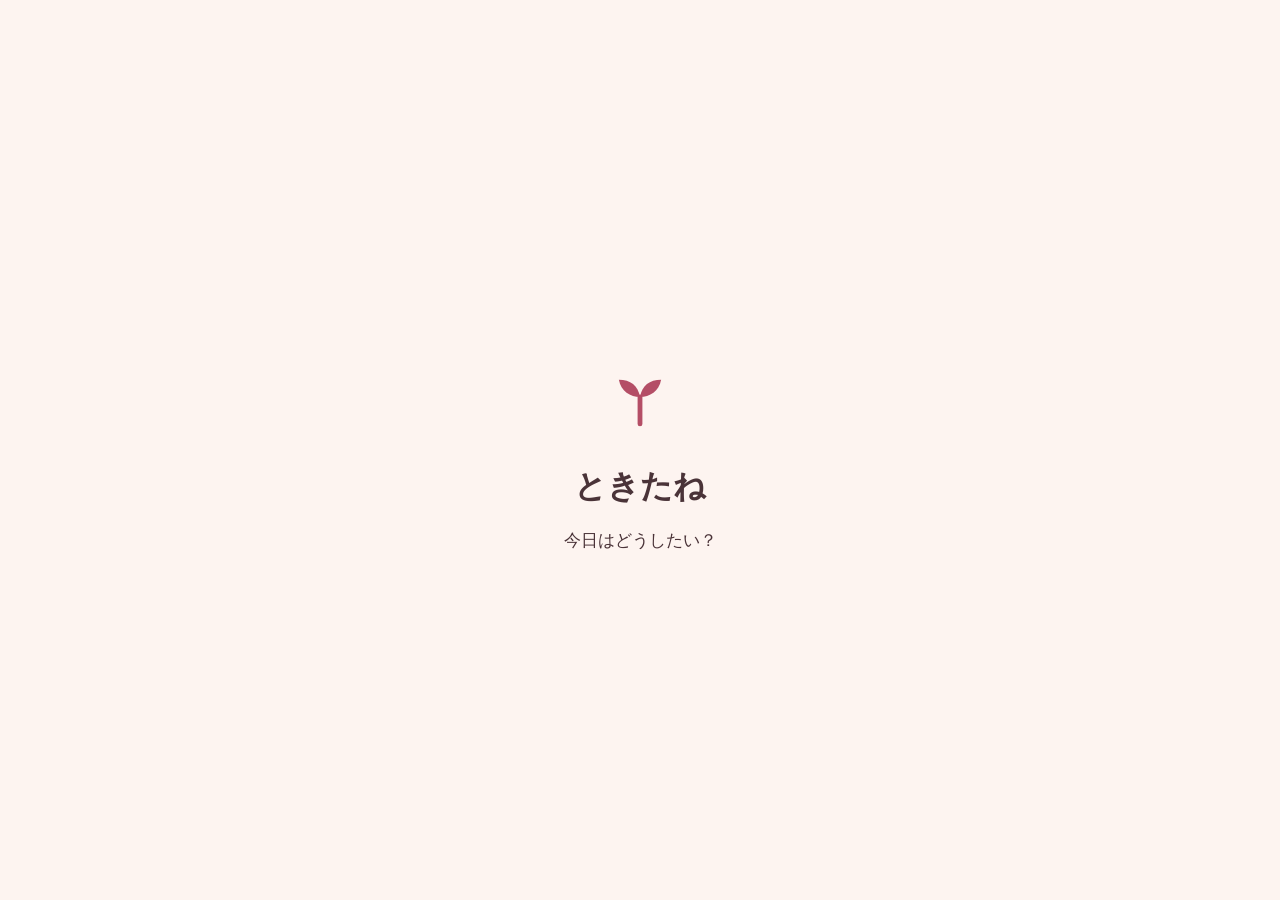
==== index.html @ 242f5165 "M0: 最初のページ" ====
<!DOCTYPE html>
<html lang="ja">
<head>
<meta charset="UTF-8">
<meta name="viewport" content="width=device-width, initial-scale=1.0, viewport-fit=cover">
<meta name="theme-color" content="#FDF4F0">
<title>ときたね</title>
<style>
  :root{
    --base:#FDF4F0; --surface:#FFFBF8; --text:#4A3338;
    --main:#B44E66; --pink:#F7D9DE; --pink-mid:#F0BFC8; --accent:#E39A54;
  }
  *{margin:0;padding:0;box-sizing:border-box;}
  body{
    background:var(--base); color:var(--text);
    font-family:"Hiragino Maru Gothic ProN","Hiragino Sans",sans-serif;
    min-height:100svh; display:flex; flex-direction:column;
    align-items:center; justify-content:center; gap:20px; padding:24px;
  }
  h1{font-size:32px; font-weight:600;}
  p{font-size:17px;}
</style>
</head>
<body>
  <svg width="96" height="96" viewBox="0 0 100 100" aria-hidden="true">
    <path d="M50 78 C50 66 50 58 50 50" stroke="#B44E66" stroke-width="5" fill="none" stroke-linecap="round"/>
    <path d="M50 50 C40 50 30 44 28 32 C40 32 48 38 50 50 Z" fill="#B44E66"/>
    <path d="M50 50 C60 50 70 44 72 32 C60 32 52 38 50 50 Z" fill="#B44E66"/>
  </svg>
  <h1>ときたね</h1>
  <p>今日はどうしたい？</p>
</body>
</html>
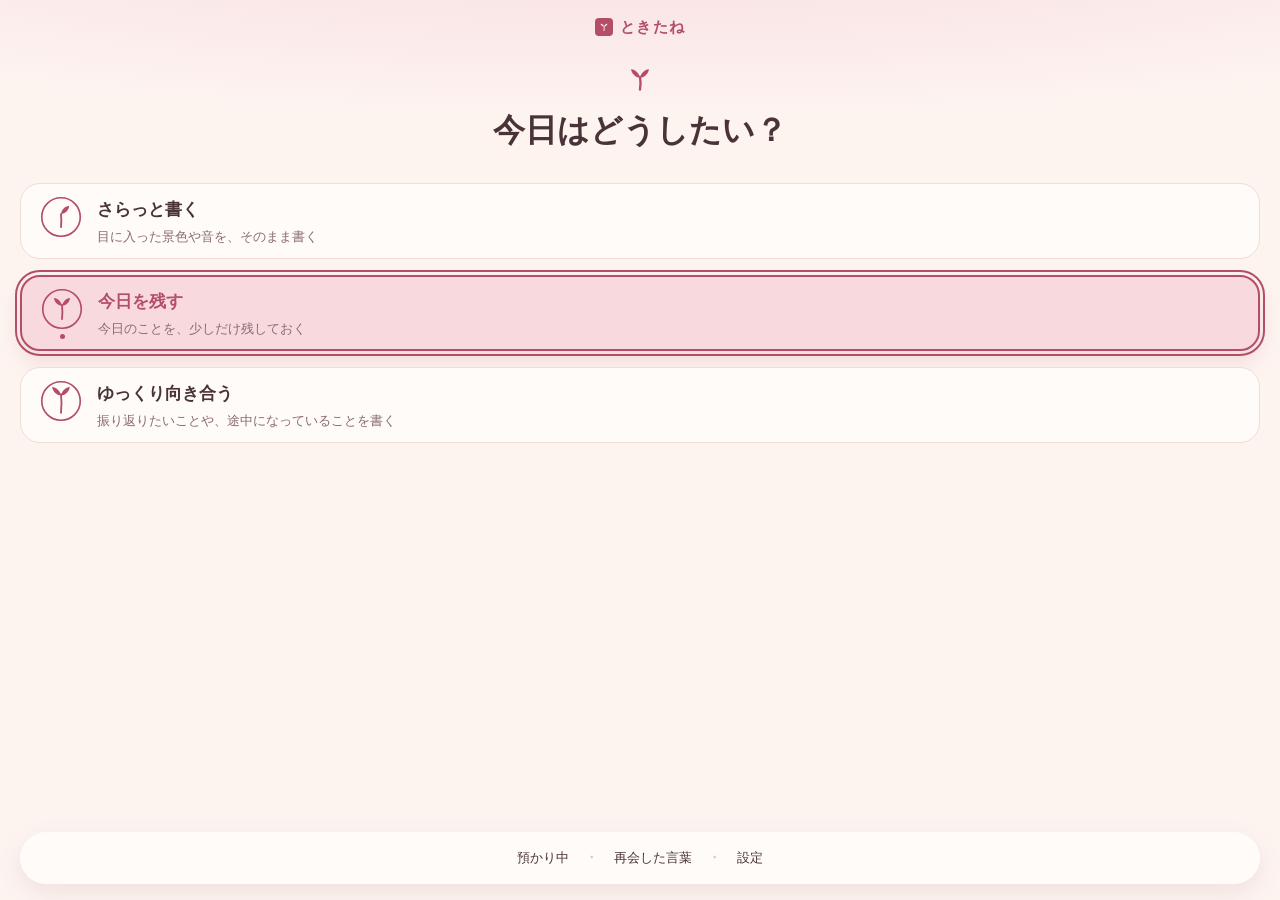
==== commit e50960ec: "M1: 静的骨格（全画面）" ====
--- a/index.html
+++ b/index.html
@@ -4,30 +4,319 @@
 <meta charset="UTF-8">
 <meta name="viewport" content="width=device-width, initial-scale=1.0, viewport-fit=cover">
 <meta name="theme-color" content="#FDF4F0">
+<meta name="description" content="過去の自分の言葉と、忘れた頃に再会する記録アプリ">
 <title>ときたね</title>
-<style>
-  :root{
-    --base:#FDF4F0; --surface:#FFFBF8; --text:#4A3338;
-    --main:#B44E66; --pink:#F7D9DE; --pink-mid:#F0BFC8; --accent:#E39A54;
-  }
-  *{margin:0;padding:0;box-sizing:border-box;}
-  body{
-    background:var(--base); color:var(--text);
-    font-family:"Hiragino Maru Gothic ProN","Hiragino Sans",sans-serif;
-    min-height:100svh; display:flex; flex-direction:column;
-    align-items:center; justify-content:center; gap:20px; padding:24px;
-  }
-  h1{font-size:32px; font-weight:600;}
-  p{font-size:17px;}
-</style>
+<link rel="stylesheet" href="style.css">
 </head>
 <body>
-  <svg width="96" height="96" viewBox="0 0 100 100" aria-hidden="true">
-    <path d="M50 78 C50 66 50 58 50 50" stroke="#B44E66" stroke-width="5" fill="none" stroke-linecap="round"/>
-    <path d="M50 50 C40 50 30 44 28 32 C40 32 48 38 50 50 Z" fill="#B44E66"/>
-    <path d="M50 50 C60 50 70 44 72 32 C60 32 52 38 50 50 Z" fill="#B44E66"/>
-  </svg>
-  <h1>ときたね</h1>
-  <p>今日はどうしたい？</p>
+
+<!-- ============ 画面1：入口（再会がない日） ============ -->
+<section class="view active" id="view-entry" aria-label="入口">
+  <div class="brand">
+    <svg width="18" height="18" viewBox="0 0 100 100" aria-hidden="true"><rect width="100" height="100" rx="22" style="fill:var(--rose)"/><path d="M50 70 C52 62, 52 55, 50 48" fill="none" style="stroke:var(--rose-on)" stroke-width="5" stroke-linecap="round"/><path d="M50 48 C41 47, 33.5 40.5, 30 32 C38.5 31, 46.5 37.5, 50 48 Z" style="fill:var(--rose-on)"/><path d="M50 48 C59 47, 66.5 40.5, 70 32 C61.5 31, 53.5 37.5, 50 48 Z" style="fill:var(--rose-on)"/></svg>
+    ときたね
+  </div>
+  <div class="bud-motif anim-root" aria-hidden="true">
+    <svg width="36" height="36" viewBox="0 0 40 40">
+      <g class="eb-stem"><path d="M20 35 C20.8 30, 20.8 25.5, 20 21" fill="none" style="stroke:var(--rose)" stroke-width="2.6" stroke-linecap="round"/></g>
+      <g class="eb-leaf-l"><path d="M20 22 C14.8 21.4, 11 17.6, 10 12.4 C15.2 12.8, 18.9 16.8, 20 22 Z" style="fill:var(--rose)"/></g>
+      <g class="eb-leaf-r"><path d="M20 22 C25.2 21.4, 29 17.6, 30 12.4 C24.8 12.8, 21.1 16.8, 20 22 Z" style="fill:var(--rose)"/></g>
+    </svg>
+  </div>
+  <h1 class="entry-q">今日はどうしたい？</h1>
+  <div class="tend-list" role="radiogroup" aria-label="傾向を選ぶ">
+    <button class="tend" role="radio" aria-checked="false" data-tendency="light">
+      <span class="tend-icon">
+        <svg width="44" height="44" viewBox="0 0 48 48" aria-hidden="true"><circle cx="24" cy="24" r="21" fill="none" style="stroke:var(--rose)" stroke-width="1.8"/><path d="M24 35 C24.5 30, 24.5 25.5, 24 21" fill="none" style="stroke:var(--rose)" stroke-width="2" stroke-linecap="round"/><path d="M24 21 C29.5 20, 32.5 16.6, 33 11.8 C27.6 12.7, 24.6 16.2, 24 21 Z" style="fill:var(--rose)"/></svg>
+        <span class="tend-sel-dot"></span>
+      </span>
+      <span><span class="tname">さらっと書く</span><span class="tsub" style="display:block">目に入った景色や音を、そのまま書く</span></span>
+    </button>
+    <button class="tend sel" role="radio" aria-checked="true" data-tendency="daily">
+      <span class="tend-icon">
+        <svg width="44" height="44" viewBox="0 0 48 48" aria-hidden="true"><circle cx="24" cy="24" r="21" fill="none" style="stroke:var(--rose)" stroke-width="1.8"/><path d="M24 35 C24.6 29.5, 24.6 24.5, 24 19.5" fill="none" style="stroke:var(--rose)" stroke-width="2" stroke-linecap="round"/><path d="M24 20.5 C19 19.9, 15.9 16.6, 15.2 11.9 C19.9 12.5, 23 15.9, 24 20.5 Z" style="fill:var(--rose)"/><path d="M24 20.5 C29 19.9, 32.1 16.6, 32.8 11.9 C28.1 12.5, 25 15.9, 24 20.5 Z" style="fill:var(--rose)"/></svg>
+        <span class="tend-sel-dot"></span>
+      </span>
+      <span><span class="tname">今日を残す</span><span class="tsub" style="display:block">今日のことを、少しだけ残しておく</span></span>
+    </button>
+    <button class="tend" role="radio" aria-checked="false" data-tendency="deep">
+      <span class="tend-icon">
+        <svg width="44" height="44" viewBox="0 0 48 48" aria-hidden="true"><circle cx="24" cy="24" r="21" fill="none" style="stroke:var(--rose)" stroke-width="1.8"/><path d="M24 37 C24.7 30, 24.7 22.5, 24 16.5" fill="none" style="stroke:var(--rose)" stroke-width="2" stroke-linecap="round"/><path d="M24 18 C18.6 17.3, 15.2 13.7, 14.4 8.6 C19.6 9.3, 23.2 13.2, 24 18 Z" style="fill:var(--rose)"/><path d="M24 18 C29.4 17.3, 32.8 13.7, 33.6 8.6 C28.4 9.3, 24.8 13.2, 24 18 Z" style="fill:var(--rose)"/></svg>
+        <span class="tend-sel-dot"></span>
+      </span>
+      <span><span class="tname">ゆっくり向き合う</span><span class="tsub" style="display:block">振り返りたいことや、途中になっていることを書く</span></span>
+    </button>
+  </div>
+  <div class="float-bottom">
+    <nav class="entry-nav" aria-label="その他の画面">
+      <button data-go="view-holding">預かり中</button><i>・</i>
+      <button data-go="view-reunited">再会した言葉</button><i>・</i>
+      <button data-go="view-settings">設定</button>
+    </nav>
+  </div>
+</section>
+
+<!-- ============ 画面2：入口（再会がある日）／再会の封 ============ -->
+<section class="view" id="view-entry-reunion" aria-label="再会がある日の入口">
+  <div class="brand">
+    <svg width="18" height="18" viewBox="0 0 100 100" aria-hidden="true"><rect width="100" height="100" rx="22" style="fill:var(--rose)"/><path d="M50 70 C52 62, 52 55, 50 48" fill="none" style="stroke:var(--rose-on)" stroke-width="5" stroke-linecap="round"/><path d="M50 48 C41 47, 33.5 40.5, 30 32 C38.5 31, 46.5 37.5, 50 48 Z" style="fill:var(--rose-on)"/><path d="M50 48 C59 47, 66.5 40.5, 70 32 C61.5 31, 53.5 37.5, 50 48 Z" style="fill:var(--rose-on)"/></svg>
+    ときたね
+  </div>
+  <h1 class="entry-q-small">今日はどうしたい？</h1>
+  <div class="seal-group">
+    <div class="anim-root">
+      <svg class="seal" id="seal-svg" viewBox="0 0 200 200" role="img" aria-label="預けた言葉の封">
+        <circle cx="100" cy="100" r="97" style="fill:var(--pastel);stroke:var(--rose)" stroke-width="3"/>
+        <g class="seal-bud">
+          <path d="M100 140 C101.6 127, 101.6 113, 100 102" fill="none" style="stroke:var(--rose)" stroke-width="5" stroke-linecap="round"/>
+          <g class="seal-leaf-l"><path d="M100 102 C85 100.5, 73 86, 70 68 C84 69, 97.5 85, 100 102 Z" style="fill:var(--rose)"/></g>
+          <g class="seal-leaf-r"><path d="M100 102 C115 100.5, 127 86, 130 68 C116 69, 102.5 85, 100 102 Z" style="fill:var(--rose)"/></g>
+        </g>
+      </svg>
+    </div>
+    <h2 class="reunion-h">預けた言葉があります</h2>
+    <p class="reunion-sub">封を開くと読めます</p>
+    <p class="seal-context">2026年9月12日／ゆっくり向き合って書いた言葉</p>
+    <div class="seal-open-btn">
+      <button class="btn-primary" id="btn-open-seal">開く</button>
+    </div>
+  </div>
+  <div class="reunion-later">
+    <button class="btn-text" id="btn-defer-later">しばらく先へ回す</button>
+    <button class="btn-text" id="btn-defer-today">今日は見ない</button>
+  </div>
+</section>
+
+<!-- ============ 画面3：再会（開封後）＋読後の選択 ============ -->
+<section class="view" id="view-reunion" aria-label="再会した言葉">
+  <div class="back-row"><button class="back-btn" data-go="view-entry">‹ 入口へ</button></div>
+  <div class="reunion-head">
+    <p class="rdate">2026年9月12日に書いた言葉</p>
+    <p class="rq">今日、時間をかけたことは？</p>
+  </div>
+  <div class="letter-card">
+    <p class="reunion-body" tabindex="-1" id="reunion-body">夕方、ベランダの鉢植えに水をやった。土の色が少しずつ戻っていくのを、ぼーっと見ていた。何かを作ったわけでもないけど、あの時間は悪くなかったと思う。</p>
+  </div>
+  <div class="after-btns">
+    <button class="btn-primary" data-after="deposit">また未来へ預ける</button>
+    <button class="btn-secondary" data-after="reply">今の自分から一言返す</button>
+    <button class="btn-text" data-after="close">このまま閉じる</button>
+  </div>
+</section>
+
+<!-- ============ 画面4：問い ============ -->
+<section class="view" id="view-question" aria-label="問い">
+  <div class="back-row"><button class="back-btn" data-go="view-entry">‹ 入口へ</button></div>
+  <div class="q-card">
+    <p class="q-text" id="q-text" aria-live="polite">今日、ふと手に取ったものは？</p>
+    <button class="shuffle" id="btn-shuffle" aria-label="別の問いに変える">
+      <svg width="24" height="24" viewBox="0 0 24 24" fill="none" style="stroke:var(--rose-on)" stroke-width="2" stroke-linecap="round" stroke-linejoin="round" aria-hidden="true"><path d="M16 3h5v5"/><path d="M4 20 21 3"/><path d="M21 16v5h-5"/><path d="m15 15 6 6"/><path d="M4 4l5 5"/></svg>
+    </button>
+  </div>
+  <p class="q-tendency-note" id="q-tendency-note">「今日を残す」で書いています</p>
+  <button class="btn-text" id="btn-no-question">問いなしで書く</button>
+  <div class="float-bottom">
+    <button class="btn-primary" id="btn-to-write">書く</button>
+  </div>
+</section>
+
+<!-- ============ 画面5：書く ============ -->
+<section class="view" id="view-write" aria-label="言葉を書く">
+  <div class="back-row"><button class="back-btn" data-go="view-question">‹ 問いへ</button></div>
+  <div class="write-q" id="write-q">今日、ふと手に取ったものは？</div>
+  <label class="write-label" for="write-body">言葉を書く</label>
+  <textarea class="write-area" id="write-body"></textarea>
+  <div class="float-bottom">
+    <button class="btn-primary" data-go="view-period">次へ</button>
+  </div>
+</section>
+
+<!-- ============ 画面6：時期選択 ============ -->
+<section class="view" id="view-period" aria-label="時期を選ぶ">
+  <div class="back-row"><button class="back-btn" data-go="view-write">‹ 書くへ</button></div>
+  <h2 class="period-h">未来の自分へ預ける</h2>
+  <div class="period-row" role="radiogroup" aria-label="時期を選ぶ">
+    <button class="period" role="radio" aria-checked="false" data-period="soon">
+      <span class="pcircle">
+        <svg width="80" height="80" viewBox="0 0 80 80" aria-hidden="true">
+          <path d="M5.7 50.8 A36 36 0 0 0 74.3 50.8 Z" style="fill:var(--pastel)"/>
+          <circle class="p-ring" cx="40" cy="40" r="36" fill="none"/>
+          <g class="p-bud-pale"><g class="p-bud"><path d="M40 56 C40.5 49, 40.5 42, 40 36" fill="none" style="stroke:var(--pastel-mid)" stroke-width="2" stroke-linecap="round"/><g class="p-leaf-r"><path d="M40 36 C47.8 34.6, 51.7 30, 52 22 C44.2 23.4, 40.3 28, 40 36 Z" style="fill:var(--pastel-mid)"/></g></g></g>
+          <g class="p-bud-rose"><g class="p-bud"><path d="M40 56 C40.5 49, 40.5 42, 40 36" fill="none" style="stroke:var(--rose)" stroke-width="2" stroke-linecap="round"/><g class="p-leaf-r"><path d="M40 36 C47.8 34.6, 51.7 30, 52 22 C44.2 23.4, 40.3 28, 40 36 Z" style="fill:var(--rose)"/></g></g></g>
+        </svg>
+      </span>
+      <span class="plabel">近いうち</span>
+    </button>
+    <button class="period" role="radio" aria-checked="false" data-period="later">
+      <span class="pcircle">
+        <svg width="96" height="96" viewBox="0 0 96 96" aria-hidden="true">
+          <path d="M6 61.2 A44 44 0 0 0 90 61.2 Z" style="fill:var(--pastel)"/>
+          <circle class="p-ring" cx="48" cy="48" r="44" fill="none"/>
+          <g class="p-bud-pale"><g class="p-bud"><path d="M48 66 C48.7 58, 48.7 50, 48 43" fill="none" style="stroke:var(--pastel-mid)" stroke-width="2.2" stroke-linecap="round"/><g class="p-leaf-l"><path d="M48 43 C47.5 34.1, 42.9 28.8, 34 27 C34.5 35.9, 39.1 41.2, 48 43 Z" style="fill:var(--pastel-mid)"/></g><g class="p-leaf-r"><path d="M48 43 C48.5 34.1, 53.1 28.8, 62 27 C61.5 35.9, 56.9 41.2, 48 43 Z" style="fill:var(--pastel-mid)"/></g></g></g>
+          <g class="p-bud-rose"><g class="p-bud"><path d="M48 66 C48.7 58, 48.7 50, 48 43" fill="none" style="stroke:var(--rose)" stroke-width="2.2" stroke-linecap="round"/><g class="p-leaf-l"><path d="M48 43 C47.5 34.1, 42.9 28.8, 34 27 C34.5 35.9, 39.1 41.2, 48 43 Z" style="fill:var(--rose)"/></g><g class="p-leaf-r"><path d="M48 43 C48.5 34.1, 53.1 28.8, 62 27 C61.5 35.9, 56.9 41.2, 48 43 Z" style="fill:var(--rose)"/></g></g></g>
+        </svg>
+      </span>
+      <span class="plabel">少し先</span>
+    </button>
+    <button class="period" role="radio" aria-checked="false" data-period="forgotten">
+      <span class="pcircle">
+        <svg width="112" height="112" viewBox="0 0 112 112" aria-hidden="true">
+          <path d="M6.4 71.6 A52 52 0 0 0 105.6 71.6 Z" style="fill:var(--pastel)"/>
+          <circle class="p-ring" cx="56" cy="56" r="52" fill="none"/>
+          <g class="p-bud-pale"><g class="p-bud"><path d="M56 78 C56.8 68, 56.8 57, 56 46" fill="none" style="stroke:var(--pastel-mid)" stroke-width="2.4" stroke-linecap="round"/><g class="p-leaf-l"><path d="M56 46 C55.3 36.1, 50 30.8, 40 30 C40.7 39.9, 46 45.2, 56 46 Z" style="fill:var(--pastel-mid)"/></g><g class="p-leaf-r"><path d="M56 46 C56.7 36.1, 62 30.8, 72 30 C71.3 39.9, 66 45.2, 56 46 Z" style="fill:var(--pastel-mid)"/></g></g></g>
+          <g class="p-bud-rose"><g class="p-bud"><path d="M56 78 C56.8 68, 56.8 57, 56 46" fill="none" style="stroke:var(--rose)" stroke-width="2.4" stroke-linecap="round"/><g class="p-leaf-l"><path d="M56 46 C55.3 36.1, 50 30.8, 40 30 C40.7 39.9, 46 45.2, 56 46 Z" style="fill:var(--rose)"/></g><g class="p-leaf-r"><path d="M56 46 C56.7 36.1, 62 30.8, 72 30 C71.3 39.9, 66 45.2, 56 46 Z" style="fill:var(--rose)"/></g></g></g>
+        </svg>
+      </span>
+      <span class="plabel">忘れた頃</span>
+    </button>
+  </div>
+  <p class="period-note">時期は、あとから預かり中で変えられます</p>
+  <div class="float-bottom">
+    <button class="btn-primary" id="btn-deposit" disabled>預ける</button>
+  </div>
+</section>
+
+<!-- ============ 画面7：預け完了 ============ -->
+<section class="view" id="view-done" aria-label="預け完了">
+  <div class="done-group">
+    <div class="anim-root">
+      <svg width="132" height="118" viewBox="0 0 120 110" aria-hidden="true">
+        <path d="M18 102 Q60 88 102 102 Q60 109 18 102 Z" style="fill:var(--pastel-mid)"/>
+        <g class="done-stem"><path d="M60 100 C61 88, 61 74, 60 62" fill="none" style="stroke:var(--rose)" stroke-width="4" stroke-linecap="round"/></g>
+        <g class="done-leaf-l"><path d="M60 62 C48 60.5, 38.5 49, 36 34 C48 35, 58 48, 60 62 Z" style="fill:var(--rose)"/></g>
+        <g class="done-leaf-r"><path d="M60 62 C72 60.5, 81.5 49, 84 34 C72 35, 62 48, 60 62 Z" style="fill:var(--rose)"/></g>
+      </svg>
+    </div>
+    <h2 class="done-h">預けたよ</h2>
+    <p class="done-sub">選んだ時期になったら、次にアプリを開いたときに現れます。</p>
+  </div>
+  <div class="float-bottom">
+    <button class="btn-primary" data-go="view-entry">入口へ</button>
+  </div>
+</section>
+
+<!-- ============ 画面8：預かり中 ============ -->
+<section class="view" id="view-holding" aria-label="預かり中">
+  <div class="back-row"><button class="back-btn" data-go="view-entry">‹ 入口へ</button></div>
+  <h2 class="screen-title">預かり中</h2>
+  <p class="holding-note">預けた言葉は、時期が来るまで開けません</p>
+  <div class="holding-grid" id="holding-grid">
+    <button class="holding-item" data-period-label="近いうち" aria-label="預かり中の言葉（近いうち）">
+      <svg width="72" height="72" viewBox="0 0 80 80" aria-hidden="true"><circle cx="40" cy="40" r="36" style="fill:var(--pastel);stroke:var(--rose)" stroke-width="2"/></svg>
+    </button>
+    <button class="holding-item" data-period-label="少し先" aria-label="預かり中の言葉（少し先）">
+      <svg width="80" height="80" viewBox="0 0 80 80" aria-hidden="true"><circle cx="40" cy="40" r="36" style="fill:var(--pastel);stroke:var(--rose)" stroke-width="2"/></svg>
+    </button>
+    <button class="holding-item" data-period-label="忘れた頃" aria-label="預かり中の言葉（忘れた頃）">
+      <svg width="68" height="68" viewBox="0 0 80 80" aria-hidden="true"><circle cx="40" cy="40" r="36" style="fill:var(--pastel);stroke:var(--rose)" stroke-width="2"/></svg>
+    </button>
+  </div>
+</section>
+
+<!-- 預かり中のシート -->
+<div class="sheet-backdrop" id="sheet-backdrop"></div>
+<div class="sheet" id="holding-sheet" role="dialog" aria-modal="true" aria-labelledby="sheet-title">
+  <h3 id="sheet-title">近いうちに預けた言葉</h3>
+  <button class="btn-secondary" id="sheet-change">時期を変える</button>
+  <button class="btn-danger-outline" id="sheet-delete">消す</button>
+  <button class="btn-text" id="sheet-close">閉じる</button>
+</div>
+
+<!-- ============ 画面9：再会した言葉 ============ -->
+<section class="view" id="view-reunited" aria-label="再会した言葉">
+  <div class="back-row"><button class="back-btn" data-go="view-entry">‹ 入口へ</button></div>
+  <h2 class="screen-title">再会した言葉</h2>
+  <div class="reunited-list">
+    <button class="reunited-item" data-go="view-reunion">
+      <span class="idate">2026年9月12日</span>
+      <span class="iq" style="display:block">今日、時間をかけたことは？</span>
+      <span class="ibody" style="display:block">夕方、ベランダの鉢植えに水をやった。土の色が少しずつ戻っていくのを、ぼーっと見ていた。</span>
+    </button>
+    <button class="reunited-item" data-go="view-reunion">
+      <span class="idate">2026年10月3日</span>
+      <span class="iq" style="display:block">今日すれ違った景色で、少しだけ覚えているものは？</span>
+      <span class="ibody" style="display:block">帰り道、自転車を押しながら渡った橋の上。川面が夕日の色に染まっていて、思わず立ち止まった。</span>
+    </button>
+  </div>
+</section>
+
+<!-- ============ 画面10：設定 ============ -->
+<section class="view" id="view-settings" aria-label="設定">
+  <div class="back-row"><button class="back-btn" data-go="view-entry">‹ 入口へ</button></div>
+  <h2 class="screen-title">設定</h2>
+
+  <div class="settings-group">
+    <h3>開いたときの傾向</h3>
+    <div class="settings-card" role="radiogroup" aria-label="開いたときの傾向">
+      <button class="radio-row" role="radio" aria-checked="true" data-carryover="off">
+        <span class="radio-dot"></span><span class="radio-label">いつも「今日を残す」から始める</span>
+      </button>
+      <button class="radio-row" role="radio" aria-checked="false" data-carryover="on">
+        <span class="radio-dot"></span><span class="radio-label">前回の傾向のまま始める</span>
+      </button>
+    </div>
+    <p class="settings-note">「ゆっくり向き合う」は、引き継がずに毎回その場で選びます。</p>
+  </div>
+
+  <div class="settings-group">
+    <h3>データについて</h3>
+    <div class="settings-card data-text">
+      <p>言葉は、この端末の中だけに保存されます。サーバーへ送ることはなく、アカウントもありません。</p>
+      <p>アプリやブラウザのデータを削除すると、保存した言葉も失われます。残しておきたい言葉は、書き出して保管できます。ホーム画面に追加すると、保存が安定します。</p>
+      <p>通知は届きません。預けた言葉は、時期が来たあと、次にアプリを開いたときに現れます。</p>
+    </div>
+  </div>
+
+  <div class="settings-group">
+    <h3>書き出し・読み込み</h3>
+    <div class="settings-card" style="display:flex;flex-direction:column;gap:10px">
+      <button class="btn-secondary" data-m1-note>言葉を書き出す</button>
+      <button class="btn-secondary" data-m1-note>言葉を読み込む</button>
+    </div>
+    <p class="settings-note">書き出し・読み込みは、開発の後半（M5）で使えるようになります。</p>
+  </div>
+
+  <div class="settings-group">
+    <h3>すべて消す</h3>
+    <div class="settings-card">
+      <button class="btn-danger-outline" data-go="view-delete1">すべての言葉を消す</button>
+    </div>
+  </div>
+
+  <div class="settings-group">
+    <h3>開発中の確認（M1のみ）</h3>
+    <div class="settings-card dev-links">
+      <button data-go="view-entry-reunion">再会がある日の入口を見る</button>
+      <button data-go="view-reunion">再会（開封後）の画面を見る</button>
+      <button data-go="view-done">預け完了の画面を見る</button>
+    </div>
+    <p class="settings-note">骨格確認用のリンクです。実データで動くようになる段階で外します。</p>
+  </div>
+</section>
+
+<!-- ============ 全削除 1段階目 ============ -->
+<section class="view" id="view-delete1" aria-label="すべての言葉を消す確認">
+  <h2 class="confirm-h">すべての言葉を消しますか？</h2>
+  <p class="confirm-body">この端末に保存されている言葉が、すべて消えます。元に戻すことはできません。前に書き出したファイルの中の言葉は、この操作では消えません。</p>
+  <div class="float-bottom confirm-btns">
+    <button class="btn-secondary" data-go="view-delete2">次へ</button>
+    <button class="btn-text" data-go="view-settings">やめる</button>
+  </div>
+</section>
+
+<!-- ============ 全削除 2段階目 ============ -->
+<section class="view" id="view-delete2" aria-label="すべての言葉を消す最終確認">
+  <h2 class="confirm-h">最後の確認です</h2>
+  <p class="confirm-body">消した言葉は戻せません。</p>
+  <div class="float-bottom confirm-btns">
+    <button class="longpress" id="btn-longpress"><span class="fill" id="longpress-fill"></span><span class="label">長押しですべて消す</span></button>
+    <p class="settings-note" id="longpress-note" style="text-align:center"></p>
+    <button class="btn-text" data-go="view-settings">やめる</button>
+  </div>
+</section>
+
+<div class="toast" id="toast" role="status"></div>
+
+<script type="module" src="js/app.js"></script>
 </body>
 </html>
--- a/style.css
+++ b/style.css
@@ -0,0 +1,410 @@
+/* ときたね スタイルシート
+   デザイントークンは CSS 変数で一元管理する（UI設計書 v0.5 §1）。
+   色・寸法・動きの数値を変えるときは、まずこの :root を見る。 */
+
+:root {
+  /* 色（ライト） */
+  --base: #FDF4F0;
+  --surface: #FFFBF8;
+  --ink: #4A3338;
+  --ink-soft: #8A6B71;
+  --rose: #B44E66;
+  --rose-on: #FFFBF8;
+  --pastel: #F7D9DE;
+  --pastel-mid: #F0BFC8;
+  --accent: #E39A54;
+  --line: #F1DCD7;
+  --card-line: #F6DEE1;
+  --wash: rgba(247, 217, 222, 0.95);
+  --shadow-btn: 0 10px 22px rgba(180, 78, 102, 0.26);
+  --shadow-card: 0 12px 28px rgba(180, 78, 102, 0.10);
+  --shadow-soft: 0 8px 24px rgba(122, 63, 74, 0.10);
+
+  /* 書体（丸ゴシックは見出し・問い・傾向名／本文は通常ゴシック） */
+  --font-maru: "Hiragino Maru Gothic ProN", "Hiragino Sans", sans-serif;
+  --font-body: "Hiragino Sans", sans-serif;
+
+  /* 動き（0.3〜0.6秒に統一、イージングは1種類） */
+  --ease: ease-out;
+  --dur: 0.45s;
+}
+
+@media (prefers-color-scheme: dark) {
+  :root {
+    --base: #2E2226;
+    --surface: #3D2C31;
+    --ink: #F6ECE8;
+    --ink-soft: #C9A7AE;
+    --rose: #EBAFB9;
+    --rose-on: #2E2226;
+    --pastel: #53363E;
+    --pastel-mid: #6E4750;
+    --line: #54393F;
+    --card-line: #54393F;
+    --wash: rgba(83, 54, 62, 0.9);
+    --shadow-btn: 0 10px 22px rgba(0, 0, 0, 0.35);
+    --shadow-card: 0 12px 28px rgba(0, 0, 0, 0.30);
+    --shadow-soft: 0 8px 24px rgba(0, 0, 0, 0.30);
+  }
+}
+
+* { box-sizing: border-box; margin: 0; padding: 0; }
+
+html { -webkit-text-size-adjust: 100%; }
+
+body {
+  background: var(--base);
+  color: var(--ink);
+  font-family: var(--font-body);
+  font-size: 17px;
+  line-height: 1.75;
+  -webkit-font-smoothing: antialiased;
+}
+
+button {
+  font: inherit;
+  color: inherit;
+  background: none;
+  border: none;
+  cursor: pointer;
+  -webkit-tap-highlight-color: transparent;
+}
+button:focus-visible, [tabindex]:focus-visible, textarea:focus-visible {
+  outline: 2px solid var(--rose);
+  outline-offset: 3px;
+  border-radius: 12px;
+}
+
+/* ---------- 画面の骨格 ---------- */
+.view {
+  display: none;
+  flex-direction: column;
+  min-height: 100svh;
+  padding: calc(env(safe-area-inset-top, 0px) + 14px) 20px calc(env(safe-area-inset-bottom, 0px) + 16px);
+  background-color: var(--base);
+  background-image: radial-gradient(ellipse 130% 300px at 50% -90px, var(--wash), rgba(247, 217, 222, 0) 70%);
+  position: relative;
+}
+.view.active { display: flex; }
+
+.brand {
+  display: flex; align-items: center; justify-content: center; gap: 7px;
+  color: var(--rose); font-family: var(--font-maru); font-weight: 700;
+  font-size: 15px; letter-spacing: 0.1em;
+}
+
+.back-row { display: flex; align-items: center; min-height: 48px; }
+.back-btn {
+  display: inline-flex; align-items: center; gap: 2px;
+  min-height: 48px; padding: 0 10px 0 2px;
+  color: var(--ink-soft); font-size: 15px;
+}
+.screen-title {
+  font-family: var(--font-maru); font-weight: 700; font-size: 20px;
+  text-align: center; margin: 2px 0 18px;
+}
+
+/* ---------- ボタン ---------- */
+.btn-primary {
+  display: flex; align-items: center; justify-content: center;
+  width: 100%; height: 56px; border-radius: 999px;
+  background: var(--rose); color: var(--rose-on);
+  font-weight: 700; font-size: 17px; letter-spacing: 0.04em;
+  box-shadow: var(--shadow-btn);
+}
+.btn-primary:disabled { opacity: 0.45; box-shadow: none; }
+.btn-secondary {
+  display: flex; align-items: center; justify-content: center;
+  width: 100%; height: 52px; border-radius: 999px;
+  background: transparent; border: 1.5px solid var(--rose);
+  color: var(--rose); font-weight: 700; font-size: 15.5px;
+}
+.btn-text {
+  display: flex; align-items: center; justify-content: center;
+  min-height: 48px; width: 100%;
+  color: var(--ink-soft); font-size: 14.5px;
+}
+.btn-danger-outline {
+  display: flex; align-items: center; justify-content: center;
+  width: 100%; height: 52px; border-radius: 999px;
+  background: transparent; border: 1.5px solid var(--ink-soft);
+  color: var(--ink); font-weight: 700; font-size: 15.5px;
+}
+.float-bottom { margin-top: auto; padding-top: 24px; }
+
+/* ---------- 入口 ---------- */
+.bud-motif { display: flex; justify-content: center; margin-top: 18px; }
+.entry-q {
+  font-family: var(--font-maru); font-weight: 700; font-size: 32px;
+  line-height: 1.4; text-align: center; margin: 14px 0 30px;
+}
+.tend-list { display: flex; flex-direction: column; gap: 16px; }
+.tend {
+  min-height: 76px; border-radius: 20px; padding: 10px 18px; text-align: left;
+  display: flex; flex-direction: row; align-items: center; gap: 14px;
+  background: var(--surface); border: 1px solid var(--line); width: 100%;
+}
+.tend .tend-icon { flex: 0 0 auto; display: flex; flex-direction: column; align-items: center; gap: 3px; }
+.tend .tend-sel-dot { width: 5px; height: 5px; border-radius: 50%; background: var(--rose); visibility: hidden; }
+.tend .tname { font-family: var(--font-maru); font-weight: 700; font-size: 17px; line-height: 1.35; }
+.tend .tsub { font-size: 13px; color: var(--ink-soft); line-height: 1.5; margin-top: 2px; }
+.tend.sel {
+  background: var(--pastel); border: 2px solid var(--rose);
+  outline: 2px solid var(--rose); outline-offset: 3px;
+  box-shadow: 0 10px 22px rgba(180, 78, 102, 0.16);
+}
+.tend.sel .tname { color: var(--rose); }
+.tend.sel .tend-sel-dot { visibility: visible; }
+.entry-nav {
+  display: flex; justify-content: center; gap: 4px;
+  background: var(--surface); border-radius: 999px;
+  box-shadow: var(--shadow-soft); padding: 6px 10px;
+}
+.entry-nav button {
+  font-size: 13px; color: var(--ink); padding: 8px 10px; min-height: 40px;
+  display: flex; align-items: center; border-radius: 999px;
+}
+.entry-nav i { color: var(--pastel-mid); font-style: normal; display: flex; align-items: center; }
+
+/* ---------- 入口（再会あり）・封 ---------- */
+.entry-q-small {
+  font-family: var(--font-maru); font-weight: 700; font-size: 20px;
+  text-align: center; margin: 18px 0 6px;
+}
+.seal-group { flex: 1 1 auto; display: flex; flex-direction: column; align-items: center; justify-content: center; }
+.seal { width: 200px; height: 200px; }
+.seal.opening { animation: sealOpen 0.55s var(--ease) both; }
+@keyframes sealOpen { to { transform: scale(1.07); opacity: 0; } }
+.reunion-h { font-family: var(--font-maru); font-weight: 700; font-size: 24px; text-align: center; margin: 16px 0 4px; }
+.reunion-sub { text-align: center; font-size: 14px; color: var(--ink-soft); }
+.seal-context { text-align: center; font-size: 13px; color: var(--ink-soft); margin-top: 10px; }
+.seal-open-btn { margin-top: 30px; width: 100%; }
+.reunion-later { display: flex; flex-direction: column; }
+
+/* ---------- 問い ---------- */
+.q-card {
+  background: var(--surface); border: 1px solid var(--card-line);
+  border-radius: 28px; padding: 20px 24px 22px;
+  margin-top: 13svh; box-shadow: var(--shadow-card);
+}
+.q-text {
+  font-family: var(--font-maru); font-weight: 700; font-size: 28px;
+  line-height: 1.55; margin-top: 10px; min-height: 118px;
+}
+.q-text.fade { animation: qFade 0.18s var(--ease) both; }
+@keyframes qFade { from { opacity: 0; } to { opacity: 1; } }
+.shuffle {
+  width: 52px; height: 52px; border-radius: 50%;
+  background: var(--rose); box-shadow: var(--shadow-btn);
+  display: flex; align-items: center; justify-content: center; margin: 20px auto 0;
+}
+.q-tendency-note { text-align: center; font-size: 13px; color: var(--ink-soft); margin-top: 14px; }
+
+/* ---------- 書く ---------- */
+.write-q {
+  background: var(--surface); border: 1px solid var(--card-line);
+  border-radius: 20px; padding: 12px 18px; box-shadow: var(--shadow-card);
+  font-family: var(--font-maru); font-weight: 700; font-size: 18px; line-height: 1.55;
+}
+.write-label { display: block; font-size: 14px; color: var(--ink-soft); margin: 22px 0 8px; }
+.write-area {
+  width: 100%; min-height: 42svh; resize: vertical;
+  background: var(--surface); border: 1px solid var(--card-line); border-radius: 24px;
+  padding: 20px; font-family: var(--font-body); font-size: 19px; line-height: 1.8;
+  color: var(--ink);
+}
+.write-area::placeholder { color: var(--ink-soft); }
+
+/* ---------- 時期選択 ---------- */
+.period-h {
+  font-family: var(--font-maru); font-weight: 700; font-size: 25px;
+  line-height: 1.45; text-align: center; margin: 40px 0 0;
+}
+.period-row { display: flex; align-items: flex-end; justify-content: center; gap: 4px; margin-top: 44px; }
+.period { text-align: center; width: 104px; display: flex; flex-direction: column; align-items: center; border-radius: 16px; padding: 4px 0 2px; }
+.period .pcircle { display: flex; align-items: flex-end; justify-content: center; height: 118px; }
+.period .plabel { font-size: 16px; font-weight: 700; margin-top: 6px; font-family: var(--font-maru); }
+.period.sel .plabel { color: var(--rose); }
+.period-note { text-align: center; font-size: 13px; color: var(--ink-soft); margin-top: 26px; }
+
+/* ---------- 預け完了 ---------- */
+.done-group { flex: 1 1 auto; display: flex; flex-direction: column; align-items: center; justify-content: center; }
+.done-h { font-family: var(--font-maru); font-weight: 700; font-size: 27px; margin: 20px 0 6px; text-align: center; }
+.done-sub { font-size: 14px; color: var(--ink-soft); text-align: center; max-width: 260px; }
+.toast {
+  position: fixed; left: 50%; bottom: calc(env(safe-area-inset-bottom, 0px) + 88px);
+  transform: translateX(-50%);
+  background: var(--surface); color: var(--ink);
+  border: 1px solid var(--card-line); border-radius: 999px;
+  box-shadow: var(--shadow-soft); padding: 10px 20px; font-size: 14px;
+  opacity: 0; pointer-events: none; transition: opacity 0.3s var(--ease);
+  z-index: 40; white-space: nowrap;
+}
+.toast.show { opacity: 1; }
+
+/* ---------- 再会（開封後） ---------- */
+.reunion-head { margin-top: 14px; padding: 0 4px; }
+.reunion-head .rdate { font-size: 13px; color: var(--ink-soft); }
+.reunion-head .rq { font-family: var(--font-maru); font-weight: 700; font-size: 13px; color: var(--ink-soft); line-height: 1.6; margin-top: 4px; }
+.letter-card {
+  background: var(--surface); border: 1px solid var(--card-line);
+  border-radius: 28px; padding: 24px; margin-top: 22px; box-shadow: var(--shadow-card);
+}
+.reunion-body { font-size: 20px; line-height: 1.9; }
+.after-btns { display: flex; flex-direction: column; gap: 10px; margin-top: 28px; }
+
+/* ---------- 預かり中 ---------- */
+.holding-note { font-size: 14px; color: var(--ink-soft); text-align: center; margin-bottom: 22px; }
+.holding-grid { display: flex; flex-wrap: wrap; gap: 22px; justify-content: center; padding: 8px 4px; }
+.holding-item { border-radius: 50%; }
+.sheet-backdrop {
+  position: fixed; inset: 0; background: rgba(46, 34, 38, 0.35);
+  display: none; z-index: 30;
+}
+.sheet-backdrop.show { display: block; }
+.sheet {
+  position: fixed; left: 0; right: 0; bottom: 0; z-index: 31;
+  background: var(--surface); border-radius: 28px 28px 0 0;
+  padding: 22px 20px calc(env(safe-area-inset-bottom, 0px) + 20px);
+  transform: translateY(105%); transition: transform 0.35s var(--ease);
+  display: flex; flex-direction: column; gap: 10px;
+}
+.sheet.show { transform: translateY(0); }
+.sheet h3 { font-family: var(--font-maru); font-weight: 700; font-size: 17px; text-align: center; margin-bottom: 6px; }
+
+/* ---------- 再会した言葉 ---------- */
+.reunited-list { display: flex; flex-direction: column; gap: 14px; }
+.reunited-item {
+  text-align: left; width: 100%;
+  background: var(--surface); border: 1px solid var(--card-line);
+  border-radius: 24px; padding: 16px 20px; box-shadow: var(--shadow-card);
+}
+.reunited-item .idate { font-size: 12.5px; color: var(--ink-soft); }
+.reunited-item .iq { font-family: var(--font-maru); font-weight: 700; font-size: 14px; color: var(--ink-soft); margin-top: 2px; }
+.reunited-item .ibody { font-size: 15.5px; line-height: 1.7; margin-top: 6px; }
+.empty-note { text-align: center; font-size: 14.5px; color: var(--ink-soft); margin-top: 40px; }
+
+/* ---------- 設定 ---------- */
+.settings-group { margin-bottom: 30px; }
+.settings-group > h3 {
+  font-family: var(--font-maru); font-weight: 700; font-size: 15px;
+  color: var(--ink-soft); margin-bottom: 10px;
+}
+.settings-card {
+  background: var(--surface); border: 1px solid var(--card-line);
+  border-radius: 24px; padding: 18px 20px; box-shadow: var(--shadow-card);
+}
+.radio-row {
+  display: flex; align-items: center; gap: 12px; width: 100%; text-align: left;
+  min-height: 52px; padding: 8px 2px; font-size: 15.5px;
+}
+.radio-dot {
+  flex: 0 0 auto; width: 22px; height: 22px; border-radius: 50%;
+  border: 2px solid var(--pastel-mid); position: relative;
+}
+.radio-row[aria-checked="true"] .radio-dot { border-color: var(--rose); }
+.radio-row[aria-checked="true"] .radio-dot::after {
+  content: ""; position: absolute; inset: 4px; border-radius: 50%; background: var(--rose);
+}
+.radio-row[aria-checked="true"] .radio-label { font-weight: 700; }
+.data-text { font-size: 14.5px; line-height: 1.8; }
+.data-text p + p { margin-top: 12px; }
+.settings-note { font-size: 12.5px; color: var(--ink-soft); margin-top: 8px; }
+.dev-links { display: flex; flex-direction: column; gap: 6px; }
+.dev-links button { text-align: left; min-height: 44px; font-size: 14.5px; color: var(--rose); }
+
+/* 全削除 */
+.confirm-h { font-family: var(--font-maru); font-weight: 700; font-size: 22px; text-align: center; margin: 34px 0 12px; }
+.confirm-body { font-size: 15px; line-height: 1.8; max-width: 300px; margin: 0 auto; }
+.confirm-btns { display: flex; flex-direction: column; gap: 10px; }
+.longpress {
+  position: relative; overflow: hidden;
+  display: flex; align-items: center; justify-content: center;
+  width: 100%; height: 56px; border-radius: 999px;
+  border: 1.5px solid var(--rose); color: var(--rose); font-weight: 700; font-size: 16px;
+}
+.longpress .fill {
+  position: absolute; inset: 0; background: var(--pastel);
+  transform-origin: left; transform: scaleX(0);
+}
+.longpress .label { position: relative; }
+
+/* ---------- 芽のアニメーション（UI設計書 v0.5「芽の動き」） ----------
+   CSS transform/opacity のみ、0.3〜0.6秒、一度だけ。
+   .play が付いたときに再生する（画面表示時に app.js が付ける）。 */
+.eb-stem, .eb-leaf-l, .eb-leaf-r,
+.seal-bud, .seal-leaf-l, .seal-leaf-r,
+.done-stem, .done-leaf-l, .done-leaf-r,
+.p-bud, .p-leaf-l, .p-leaf-r { transform-box: fill-box; }
+
+/* 1. 入口：葉のある芽が伸びて開く「出迎え」 */
+.eb-stem { transform-origin: 50% 100%; }
+.eb-leaf-l { transform-origin: 100% 100%; }
+.eb-leaf-r { transform-origin: 0% 100%; }
+.play .eb-stem { animation: budStem 0.35s var(--ease) both; }
+.play .eb-leaf-l { animation: budLeafL 0.3s var(--ease) 0.3s both; }
+.play .eb-leaf-r { animation: budLeafR 0.3s var(--ease) 0.3s both; }
+@keyframes budStem { from { transform: scaleY(0.45); } to { transform: scaleY(1); } }
+@keyframes budLeafL { from { transform: rotate(38deg) scale(0.8); } to { transform: rotate(0deg) scale(1); } }
+@keyframes budLeafR { from { transform: rotate(-38deg) scale(0.8); } to { transform: rotate(0deg) scale(1); } }
+
+/* 2. 入口（再会あり）：封の芽が育って開く（封の円は動かさない） */
+.seal-bud { transform-origin: 50% 100%; }
+.seal-leaf-l { transform-origin: 100% 100%; }
+.seal-leaf-r { transform-origin: 0% 100%; }
+.play .seal-bud { animation: sealGrow 0.4s var(--ease) both; }
+.play .seal-leaf-l { animation: sealLeafL 0.25s var(--ease) 0.35s both; }
+.play .seal-leaf-r { animation: sealLeafR 0.25s var(--ease) 0.35s both; }
+@keyframes sealGrow { from { transform: scale(0.5); } to { transform: scale(1); } }
+@keyframes sealLeafL { from { transform: rotate(35deg) scale(0.85); } to { transform: rotate(0deg) scale(1); } }
+@keyframes sealLeafR { from { transform: rotate(-35deg) scale(0.85); } to { transform: rotate(0deg) scale(1); } }
+
+/* 3. 時期選択：選んだ円の芽が一段育ち、色が淡→濃へ */
+.p-bud { transform-origin: 50% 100%; }
+.period .p-bud-pale { opacity: 1; transition: opacity 0.45s var(--ease); }
+.period .p-bud-rose { opacity: 0; transition: opacity 0.45s var(--ease); }
+.period.sel .p-bud-pale { opacity: 0; }
+.period.sel .p-bud-rose { opacity: 1; }
+.period .p-ring { stroke: var(--pastel-mid); stroke-width: 2; transition: stroke 0.45s var(--ease); }
+.period.sel .p-ring { stroke: var(--rose); stroke-width: 2.5; }
+.p-leaf-l { transform-origin: 100% 100%; }
+.p-leaf-r { transform-origin: 0% 100%; }
+.period.grow .p-bud { animation: budStage 0.35s var(--ease) both; }
+.period.grow .p-leaf-l { animation: pLeafL 0.25s var(--ease) 0.25s both; }
+.period.grow .p-leaf-r { animation: pLeafR 0.25s var(--ease) 0.25s both; }
+@keyframes budStage { from { transform: scale(0.72); } to { transform: scale(1); } }
+@keyframes pLeafL { from { transform: rotate(35deg) scale(0.8); } to { transform: rotate(0deg) scale(1); } }
+@keyframes pLeafR { from { transform: rotate(-35deg) scale(0.8); } to { transform: rotate(0deg) scale(1); } }
+
+/* 4. 預け完了：土だけの状態から茎が伸び、葉が芽生えて開く「植えた瞬間」 */
+.done-stem { transform-origin: 50% 100%; }
+.done-leaf-l { transform-origin: 100% 100%; }
+.done-leaf-r { transform-origin: 0% 100%; }
+.play .done-stem { animation: doneStemGrow 0.3s var(--ease) both; }
+.play .done-leaf-l { animation: doneLeafL 0.35s var(--ease) 0.25s both; }
+.play .done-leaf-r { animation: doneLeafR 0.35s var(--ease) 0.25s both; }
+@keyframes doneStemGrow { from { transform: scaleY(0); } to { transform: scaleY(1); } }
+@keyframes doneLeafL {
+  0% { transform: scale(0) rotate(34deg); opacity: 0; }
+  12% { opacity: 1; }
+  57% { transform: scale(0.82) rotate(15deg); opacity: 1; }
+  86% { transform: scale(1) rotate(5deg); opacity: 1; }
+  100% { transform: scale(1) rotate(0deg); opacity: 1; }
+}
+@keyframes doneLeafR {
+  0% { transform: scale(0) rotate(-34deg); opacity: 0; }
+  12% { opacity: 1; }
+  57% { transform: scale(0.82) rotate(-15deg); opacity: 1; }
+  86% { transform: scale(1) rotate(-5deg); opacity: 1; }
+  100% { transform: scale(1) rotate(0deg); opacity: 1; }
+}
+
+@media (prefers-reduced-motion: reduce) {
+  .play .eb-stem, .play .eb-leaf-l, .play .eb-leaf-r,
+  .play .seal-bud, .play .seal-leaf-l, .play .seal-leaf-r,
+  .play .done-stem, .play .done-leaf-l, .play .done-leaf-r,
+  .period.grow .p-bud, .period.grow .p-leaf-l, .period.grow .p-leaf-r,
+  .seal.opening, .q-text.fade { animation: none !important; }
+  .period .p-bud-pale, .period .p-bud-rose, .period .p-ring,
+  .sheet, .toast { transition: none !important; }
+}
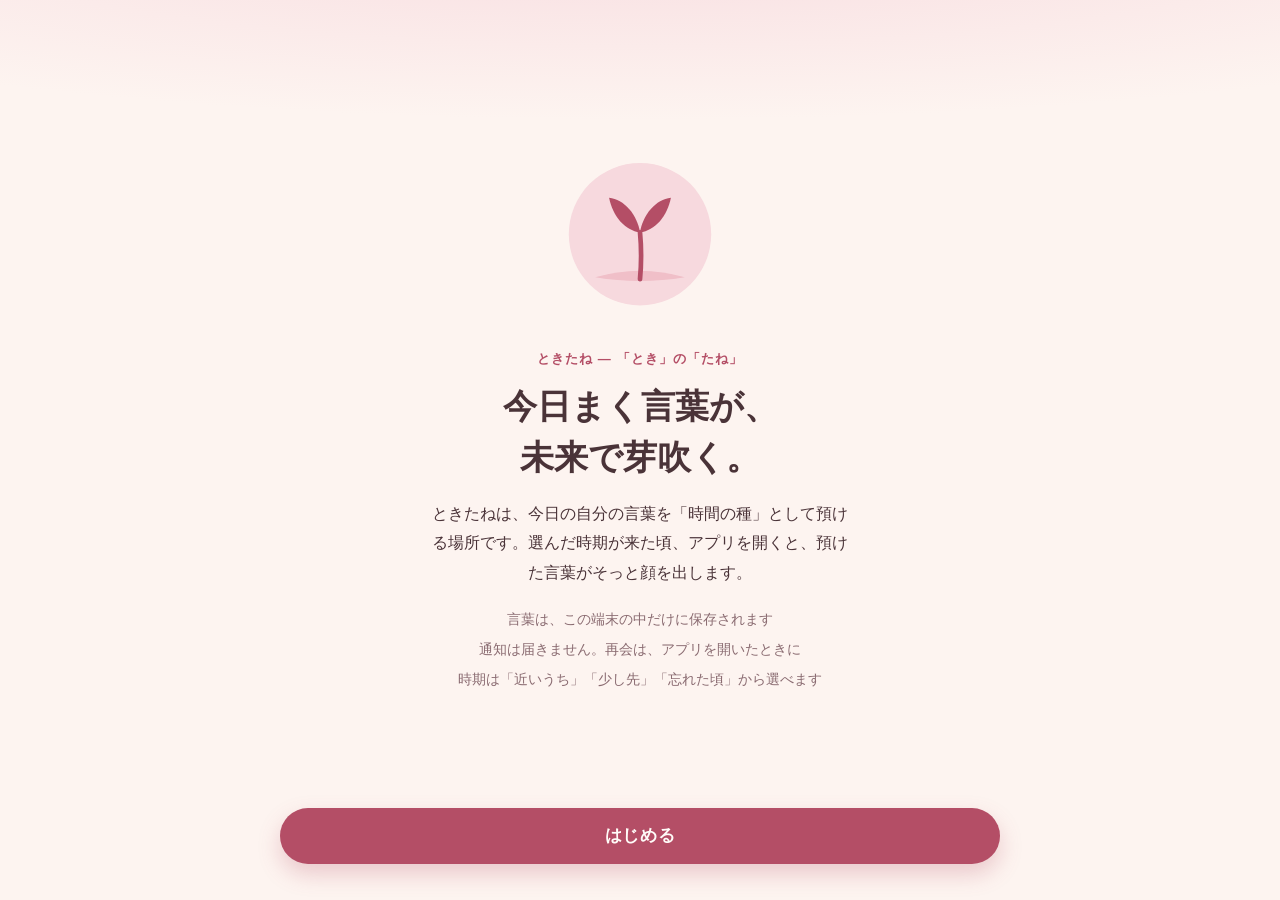
==== commit 75750c77: "M6: manifest・CSP・ポリシーリンク・ホーム画面案内" ====
--- a/index.html
+++ b/index.html
@@ -5,10 +5,40 @@
 <meta name="viewport" content="width=device-width, initial-scale=1.0, viewport-fit=cover">
 <meta name="theme-color" content="#FDF4F0">
 <meta name="description" content="過去の自分の言葉と、忘れた頃に再会する記録アプリ">
+<meta http-equiv="Content-Security-Policy" content="default-src 'self'; script-src 'self'; style-src 'self' 'unsafe-inline'; img-src 'self' data:; connect-src 'none'; base-uri 'self'; form-action 'none'">
 <title>ときたね</title>
+<link rel="manifest" href="manifest.webmanifest">
+<link rel="apple-touch-icon" href="icons/icon-180.png">
+<meta name="apple-mobile-web-app-title" content="ときたね">
 <link rel="stylesheet" href="style.css">
 </head>
 <body>
+
+<!-- ============ 画面0：ようこそ（初回だけ） ============ -->
+<section class="view" id="view-welcome" aria-label="はじめの案内">
+  <div class="welcome-group">
+    <div class="anim-root welcome-art">
+      <svg width="188" height="178" viewBox="0 0 200 190" aria-hidden="true">
+        <circle cx="100" cy="92" r="76" style="fill:var(--pastel)"/>
+        <path d="M52 138 Q100 124 148 138 Q100 146 52 138 Z" style="fill:var(--pastel-mid)"/>
+        <g class="done-stem"><path d="M100 140 C101.5 124, 101.5 106, 100 90" fill="none" style="stroke:var(--rose)" stroke-width="5" stroke-linecap="round"/></g>
+        <g class="done-leaf-l"><path d="M100 90 C84 88, 71 73, 67 53 C83 54.5, 97 71, 100 90 Z" style="fill:var(--rose)"/></g>
+        <g class="done-leaf-r"><path d="M100 90 C116 88, 129 73, 133 53 C117 54.5, 103 71, 100 90 Z" style="fill:var(--rose)"/></g>
+      </svg>
+    </div>
+    <p class="welcome-eyebrow">ときたね ― 「とき」の「たね」</p>
+    <h2 class="welcome-h">今日まく言葉が、<br>未来で芽吹く。</h2>
+    <p class="welcome-body">ときたねは、今日の自分の言葉を「時間の種」として預ける場所です。選んだ時期が来た頃、アプリを開くと、預けた言葉がそっと顔を出します。</p>
+    <ul class="welcome-facts">
+      <li>言葉は、この端末の中だけに保存されます</li>
+      <li>通知は届きません。再会は、アプリを開いたときに</li>
+      <li>時期は「近いうち」「少し先」「忘れた頃」から選べます</li>
+    </ul>
+  </div>
+  <div class="float-bottom">
+    <button class="btn-primary" id="btn-start">はじめる</button>
+  </div>
+</section>
 
 <!-- ============ 画面1：入口（再会がない日） ============ -->
 <section class="view active" id="view-entry" aria-label="入口">
@@ -76,7 +106,7 @@
     </div>
     <h2 class="reunion-h">預けた言葉があります</h2>
     <p class="reunion-sub">封を開くと読めます</p>
-    <p class="seal-context">2026年9月12日／ゆっくり向き合って書いた言葉</p>
+    <p class="seal-context" id="seal-context"></p>
     <div class="seal-open-btn">
       <button class="btn-primary" id="btn-open-seal">開く</button>
     </div>
@@ -89,15 +119,20 @@
 
 <!-- ============ 画面3：再会（開封後）＋読後の選択 ============ -->
 <section class="view" id="view-reunion" aria-label="再会した言葉">
-  <div class="back-row"><button class="back-btn" data-go="view-entry">‹ 入口へ</button></div>
+  <div class="back-row"><button class="back-btn" id="btn-reunion-back">‹ 入口へ</button></div>
   <div class="reunion-head">
-    <p class="rdate">2026年9月12日に書いた言葉</p>
-    <p class="rq">今日、時間をかけたことは？</p>
+    <p class="rdate" id="reunion-date"></p>
+    <p class="rq" id="reunion-question"></p>
   </div>
   <div class="letter-card">
-    <p class="reunion-body" tabindex="-1" id="reunion-body">夕方、ベランダの鉢植えに水をやった。土の色が少しずつ戻っていくのを、ぼーっと見ていた。何かを作ったわけでもないけど、あの時間は悪くなかったと思う。</p>
-  </div>
-  <div class="after-btns">
+    <p class="reunion-body" tabindex="-1" id="reunion-body"></p>
+  </div>
+  <div class="reply-card" id="reunion-reply" hidden>
+    <p class="reply-label">今の自分から</p>
+    <p class="reply-body" id="reunion-reply-body"></p>
+    <p class="reply-date" id="reunion-reply-date"></p>
+  </div>
+  <div class="after-btns" id="after-btns">
     <button class="btn-primary" data-after="deposit">また未来へ預ける</button>
     <button class="btn-secondary" data-after="reply">今の自分から一言返す</button>
     <button class="btn-text" data-after="close">このまま閉じる</button>
@@ -127,13 +162,13 @@
   <label class="write-label" for="write-body">言葉を書く</label>
   <textarea class="write-area" id="write-body"></textarea>
   <div class="float-bottom">
-    <button class="btn-primary" data-go="view-period">次へ</button>
+    <button class="btn-primary" id="btn-to-period">次へ</button>
   </div>
 </section>
 
 <!-- ============ 画面6：時期選択 ============ -->
 <section class="view" id="view-period" aria-label="時期を選ぶ">
-  <div class="back-row"><button class="back-btn" data-go="view-write">‹ 書くへ</button></div>
+  <div class="back-row"><button class="back-btn" id="btn-period-back">‹ 書くへ</button></div>
   <h2 class="period-h">未来の自分へ預ける</h2>
   <div class="period-row" role="radiogroup" aria-label="時期を選ぶ">
     <button class="period" role="radio" aria-checked="false" data-period="soon">
@@ -190,6 +225,11 @@
     <h2 class="done-h">預けたよ</h2>
     <p class="done-sub">選んだ時期になったら、次にアプリを開いたときに現れます。</p>
   </div>
+  <div class="home-guide" id="home-guide" hidden>
+    <h3>ホーム画面から開けるようにしますか？</h3>
+    <p>ブラウザの共有やメニューから「ホーム画面に追加」を選ぶと、アプリのように開けて、保存も安定します。追加しなくても、このまま使えます。</p>
+    <button class="btn-text" id="home-guide-close">閉じる</button>
+  </div>
   <div class="float-bottom">
     <button class="btn-primary" data-go="view-entry">入口へ</button>
   </div>
@@ -200,44 +240,39 @@
   <div class="back-row"><button class="back-btn" data-go="view-entry">‹ 入口へ</button></div>
   <h2 class="screen-title">預かり中</h2>
   <p class="holding-note">預けた言葉は、時期が来るまで開けません</p>
-  <div class="holding-grid" id="holding-grid">
-    <button class="holding-item" data-period-label="近いうち" aria-label="預かり中の言葉（近いうち）">
-      <svg width="72" height="72" viewBox="0 0 80 80" aria-hidden="true"><circle cx="40" cy="40" r="36" style="fill:var(--pastel);stroke:var(--rose)" stroke-width="2"/></svg>
-    </button>
-    <button class="holding-item" data-period-label="少し先" aria-label="預かり中の言葉（少し先）">
-      <svg width="80" height="80" viewBox="0 0 80 80" aria-hidden="true"><circle cx="40" cy="40" r="36" style="fill:var(--pastel);stroke:var(--rose)" stroke-width="2"/></svg>
-    </button>
-    <button class="holding-item" data-period-label="忘れた頃" aria-label="預かり中の言葉（忘れた頃）">
-      <svg width="68" height="68" viewBox="0 0 80 80" aria-hidden="true"><circle cx="40" cy="40" r="36" style="fill:var(--pastel);stroke:var(--rose)" stroke-width="2"/></svg>
-    </button>
-  </div>
+  <div class="holding-grid" id="holding-grid"></div>
+  <p class="empty-note" id="holding-empty" hidden>まだ預けた言葉はありません</p>
 </section>
 
 <!-- 預かり中のシート -->
 <div class="sheet-backdrop" id="sheet-backdrop"></div>
 <div class="sheet" id="holding-sheet" role="dialog" aria-modal="true" aria-labelledby="sheet-title">
-  <h3 id="sheet-title">近いうちに預けた言葉</h3>
-  <button class="btn-secondary" id="sheet-change">時期を変える</button>
-  <button class="btn-danger-outline" id="sheet-delete">消す</button>
-  <button class="btn-text" id="sheet-close">閉じる</button>
+  <div id="sheet-main">
+    <h3 id="sheet-title">近いうちに預けた言葉</h3>
+    <button class="btn-secondary" id="sheet-change">時期を変える</button>
+    <button class="btn-danger-outline" id="sheet-delete">消す</button>
+    <button class="btn-text" id="sheet-close">閉じる</button>
+  </div>
+  <div id="sheet-confirm" hidden>
+    <h3>この言葉を消しますか？</h3>
+    <p class="settings-note" style="text-align:center;margin-bottom:8px">消した言葉は戻せません。</p>
+    <button class="btn-danger-outline" id="sheet-delete-confirm">消す</button>
+    <button class="btn-text" id="sheet-delete-cancel">やめる</button>
+  </div>
+</div>
+<div class="sheet" id="export-sheet" role="dialog" aria-modal="true" aria-labelledby="export-title">
+  <h3 id="export-title">言葉を書き出しますか？</h3>
+  <p class="settings-note" style="text-align:center;margin-bottom:8px">ファイルには、預けた言葉の全文が入ります。ファイルは大切に保管してください。</p>
+  <button class="btn-primary" id="export-do">このまま書き出す</button>
+  <button class="btn-text" id="export-cancel">やめる</button>
 </div>
 
 <!-- ============ 画面9：再会した言葉 ============ -->
 <section class="view" id="view-reunited" aria-label="再会した言葉">
   <div class="back-row"><button class="back-btn" data-go="view-entry">‹ 入口へ</button></div>
   <h2 class="screen-title">再会した言葉</h2>
-  <div class="reunited-list">
-    <button class="reunited-item" data-go="view-reunion">
-      <span class="idate">2026年9月12日</span>
-      <span class="iq" style="display:block">今日、時間をかけたことは？</span>
-      <span class="ibody" style="display:block">夕方、ベランダの鉢植えに水をやった。土の色が少しずつ戻っていくのを、ぼーっと見ていた。</span>
-    </button>
-    <button class="reunited-item" data-go="view-reunion">
-      <span class="idate">2026年10月3日</span>
-      <span class="iq" style="display:block">今日すれ違った景色で、少しだけ覚えているものは？</span>
-      <span class="ibody" style="display:block">帰り道、自転車を押しながら渡った橋の上。川面が夕日の色に染まっていて、思わず立ち止まった。</span>
-    </button>
-  </div>
+  <div class="reunited-list" id="reunited-list"></div>
+  <p class="empty-note" id="reunited-empty" hidden>まだ再会した言葉はありません</p>
 </section>
 
 <!-- ============ 画面10：設定 ============ -->
@@ -265,15 +300,17 @@
       <p>アプリやブラウザのデータを削除すると、保存した言葉も失われます。残しておきたい言葉は、書き出して保管できます。ホーム画面に追加すると、保存が安定します。</p>
       <p>通知は届きません。預けた言葉は、時期が来たあと、次にアプリを開いたときに現れます。</p>
     </div>
+    <p class="settings-note"><a href="privacy.html" style="color:var(--rose)">プライバシーポリシー</a></p>
   </div>
 
   <div class="settings-group">
     <h3>書き出し・読み込み</h3>
     <div class="settings-card" style="display:flex;flex-direction:column;gap:10px">
-      <button class="btn-secondary" data-m1-note>言葉を書き出す</button>
-      <button class="btn-secondary" data-m1-note>言葉を読み込む</button>
-    </div>
-    <p class="settings-note">書き出し・読み込みは、開発の後半（M5）で使えるようになります。</p>
+      <button class="btn-secondary" id="btn-export">言葉を書き出す</button>
+      <button class="btn-secondary" id="btn-import">言葉を読み込む</button>
+      <input type="file" id="import-file" accept="application/json,.json" hidden>
+    </div>
+    <p class="settings-note">書き出したファイルには、言葉の全文が入ります。大切に保管してください。</p>
   </div>
 
   <div class="settings-group">
@@ -283,15 +320,6 @@
     </div>
   </div>
 
-  <div class="settings-group">
-    <h3>開発中の確認（M1のみ）</h3>
-    <div class="settings-card dev-links">
-      <button data-go="view-entry-reunion">再会がある日の入口を見る</button>
-      <button data-go="view-reunion">再会（開封後）の画面を見る</button>
-      <button data-go="view-done">預け完了の画面を見る</button>
-    </div>
-    <p class="settings-note">骨格確認用のリンクです。実データで動くようになる段階で外します。</p>
-  </div>
 </section>
 
 <!-- ============ 全削除 1段階目 ============ -->
--- a/style.css
+++ b/style.css
@@ -26,6 +26,7 @@
 
   /* 動き（0.3〜0.6秒に統一、イージングは1種類） */
   --ease: ease-out;
+  --ease-soft: cubic-bezier(0.22, 0.61, 0.21, 1);
   --dur: 0.45s;
 }
 
@@ -191,7 +192,7 @@
   font-family: var(--font-maru); font-weight: 700; font-size: 28px;
   line-height: 1.55; margin-top: 10px; min-height: 118px;
 }
-.q-text.fade { animation: qFade 0.18s var(--ease) both; }
+.q-text.fade { animation: qFade 0.8s var(--ease-soft) both; }
 @keyframes qFade { from { opacity: 0; } to { opacity: 1; } }
 .shuffle {
   width: 52px; height: 52px; border-radius: 50%;
@@ -252,6 +253,13 @@
 }
 .reunion-body { font-size: 20px; line-height: 1.9; }
 .after-btns { display: flex; flex-direction: column; gap: 10px; margin-top: 28px; }
+.reply-card {
+  background: var(--surface); border: 1px solid var(--card-line);
+  border-radius: 24px; padding: 18px 24px; margin-top: 16px; box-shadow: var(--shadow-card);
+}
+.reply-label { font-family: var(--font-maru); font-weight: 700; font-size: 13px; color: var(--rose); }
+.reply-body { font-size: 16.5px; line-height: 1.85; margin-top: 6px; }
+.reply-date { font-size: 12.5px; color: var(--ink-soft); margin-top: 6px; }
 
 /* ---------- 預かり中 ---------- */
 .holding-note { font-size: 14px; color: var(--ink-soft); text-align: center; margin-bottom: 22px; }
@@ -266,7 +274,7 @@
   position: fixed; left: 0; right: 0; bottom: 0; z-index: 31;
   background: var(--surface); border-radius: 28px 28px 0 0;
   padding: 22px 20px calc(env(safe-area-inset-bottom, 0px) + 20px);
-  transform: translateY(105%); transition: transform 0.35s var(--ease);
+  transform: translateY(105%); transition: transform 0.7s var(--ease-soft);
   display: flex; flex-direction: column; gap: 10px;
 }
 .sheet.show { transform: translateY(0); }
@@ -281,7 +289,10 @@
 }
 .reunited-item .idate { font-size: 12.5px; color: var(--ink-soft); }
 .reunited-item .iq { font-family: var(--font-maru); font-weight: 700; font-size: 14px; color: var(--ink-soft); margin-top: 2px; }
-.reunited-item .ibody { font-size: 15.5px; line-height: 1.7; margin-top: 6px; }
+.reunited-item .ibody {
+  font-size: 15.5px; line-height: 1.7; margin-top: 6px;
+  display: -webkit-box; -webkit-line-clamp: 2; -webkit-box-orient: vertical; overflow: hidden;
+}
 .empty-note { text-align: center; font-size: 14.5px; color: var(--ink-soft); margin-top: 40px; }
 
 /* ---------- 設定 ---------- */
@@ -399,6 +410,60 @@
   100% { transform: scale(1) rotate(0deg); opacity: 1; }
 }
 
+/* ---------- ようこそ画面（M5.5） ---------- */
+.welcome-group { flex: 1 1 auto; display: flex; flex-direction: column; align-items: center; justify-content: center; text-align: center; padding-top: 12px; }
+.welcome-art { display: flex; justify-content: center; }
+.welcome-eyebrow { font-size: 13px; color: var(--rose); font-family: var(--font-maru); font-weight: 700; letter-spacing: 0.08em; margin-top: 22px; }
+.welcome-h { font-family: var(--font-maru); font-weight: 700; font-size: 29px; line-height: 1.5; margin-top: 10px; }
+.welcome-body { font-size: 15.5px; line-height: 1.9; color: var(--ink); max-width: 300px; margin-top: 16px; }
+.welcome-facts { list-style: none; margin-top: 22px; display: flex; flex-direction: column; gap: 7px; }
+.welcome-facts li { font-size: 13.5px; color: var(--ink-soft); line-height: 1.7; }
+
+/* ---------- 画面遷移と操作の手触り（M5.5） ---------- */
+.view.active { animation: viewIn 0.7s ease both; }
+@keyframes viewIn {
+  from { opacity: 0; }
+  to { opacity: 1; }
+}
+/* 中身の要素が少しずつ時間差で浮かび上がる（最大0.2秒差まで） */
+.view.active > * { animation: childIn 0.85s var(--ease-soft) both; }
+.view.active > *:nth-child(2) { animation-delay: 0.07s; }
+.view.active > *:nth-child(3) { animation-delay: 0.14s; }
+.view.active > *:nth-child(4) { animation-delay: 0.21s; }
+.view.active > *:nth-child(5) { animation-delay: 0.28s; }
+@keyframes childIn {
+  from { opacity: 0; transform: translateY(8px); }
+  to { opacity: 1; transform: translateY(0); }
+}
+button { transition: transform 0.25s var(--ease-soft), background-color 0.45s ease, border-color 0.45s ease, box-shadow 0.45s ease, color 0.4s ease, opacity 0.3s ease; }
+.btn-primary:active, .btn-secondary:active, .tend:active, .period:active,
+.holding-item:active, .reunited-item:active, .longpress:active { transform: scale(0.97); }
+.btn-text:active, .back-btn:active, .nav-link:active { opacity: 0.55; }
+
+/* ---------- 広い画面（PC）向けレイアウト ---------- */
+/* スマホ幅に寄せず、広い画面では読みやすい幅まで広げて使う。スマホ表示には影響しない。 */
+@media (min-width: 900px) {
+  .view { padding: 44px 56px 36px; }
+  .view > * { width: 100%; max-width: 720px; margin-inline: auto; }
+  .entry-q { font-size: 38px; }
+  .tend-list {
+    display: grid; grid-template-columns: repeat(3, 1fr); gap: 16px;
+    max-width: 980px; align-items: stretch;
+  }
+  .tend { flex-direction: column; align-items: center; text-align: center; gap: 10px; padding: 22px 16px; }
+  .period-row { gap: 44px; }
+  .sheet { left: 50%; right: auto; width: min(560px, 100%); transform: translate(-50%, 105%); }
+  .sheet.show { transform: translate(-50%, 0); }
+  .welcome-h { font-size: 34px; }
+  .welcome-body, .confirm-body { max-width: 430px; }
+  .done-sub { max-width: 340px; }
+}
+@media (hover: hover) {
+  .btn-primary:hover { filter: brightness(1.06); }
+  .btn-secondary:hover, .tend:hover, .period:hover { border-color: var(--rose); }
+  .holding-item:hover, .reunited-item:hover { transform: translateY(-2px); }
+}
+
 @media (prefers-reduced-motion: reduce) {
   .play .eb-stem, .play .eb-leaf-l, .play .eb-leaf-r,
   .play .seal-bud, .play .seal-leaf-l, .play .seal-leaf-r,
@@ -407,4 +472,7 @@
   .seal.opening, .q-text.fade { animation: none !important; }
   .period .p-bud-pale, .period .p-bud-rose, .period .p-ring,
   .sheet, .toast { transition: none !important; }
-}
+  .view.active { animation: viewFade 0.2s ease both; }
+  .view.active > * { animation: none !important; }
+}
+@keyframes viewFade { from { opacity: 0; } to { opacity: 1; } }
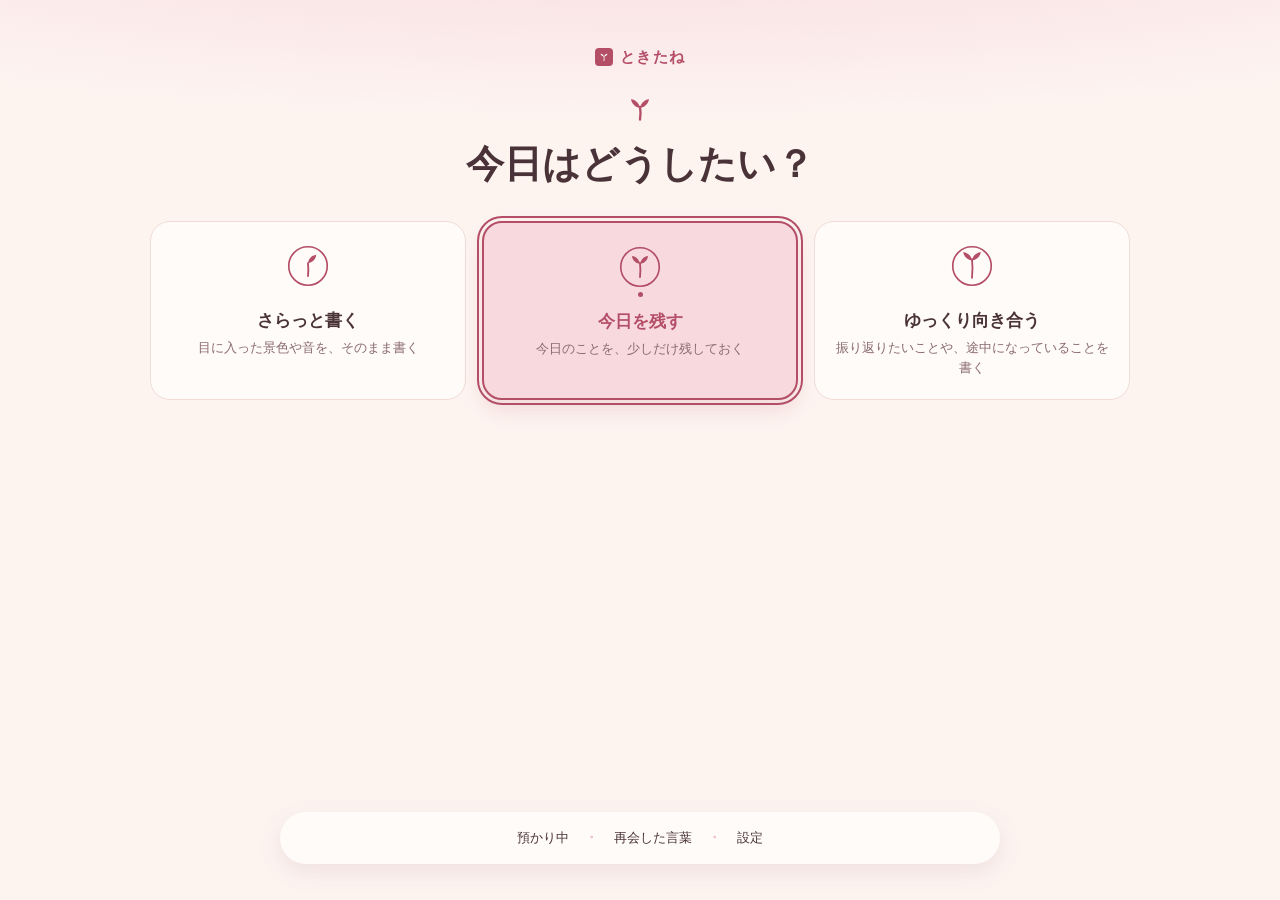
==== commit b28e542f: "P1・P2: 導線と暗号化、遷移速度、問いの追加" ====
--- a/index.html
+++ b/index.html
@@ -34,9 +34,15 @@
       <li>通知は届きません。再会は、アプリを開いたときに</li>
       <li>時期は「近いうち」「少し先」「忘れた頃」から選べます</li>
     </ul>
+    <div class="browser-notice" hidden>
+      <p class="browser-notice-title">今は、アプリの中のブラウザで開いています</p>
+      <p>このままではホーム画面に追加できず、言葉も通常のブラウザとは別の場所に保存されます。いつものブラウザで開き直してください。</p>
+      <button class="btn-secondary" data-open-guide>開き直しかたを見る</button>
+    </div>
   </div>
   <div class="float-bottom">
     <button class="btn-primary" id="btn-start">はじめる</button>
+    <button class="btn-text" data-open-guide>ホーム画面への追加のしかた</button>
   </div>
 </section>
 
@@ -45,6 +51,11 @@
   <div class="brand">
     <svg width="18" height="18" viewBox="0 0 100 100" aria-hidden="true"><rect width="100" height="100" rx="22" style="fill:var(--rose)"/><path d="M50 70 C52 62, 52 55, 50 48" fill="none" style="stroke:var(--rose-on)" stroke-width="5" stroke-linecap="round"/><path d="M50 48 C41 47, 33.5 40.5, 30 32 C38.5 31, 46.5 37.5, 50 48 Z" style="fill:var(--rose-on)"/><path d="M50 48 C59 47, 66.5 40.5, 70 32 C61.5 31, 53.5 37.5, 50 48 Z" style="fill:var(--rose-on)"/></svg>
     ときたね
+  </div>
+  <div class="browser-notice" hidden>
+    <p class="browser-notice-title">今は、アプリの中のブラウザで開いています</p>
+    <p>このままではホーム画面に追加できず、言葉も通常のブラウザとは別の場所に保存されます。いつものブラウザで開き直してください。</p>
+    <button class="btn-secondary" data-open-guide>開き直しかたを見る</button>
   </div>
   <div class="bud-motif anim-root" aria-hidden="true">
     <svg width="36" height="36" viewBox="0 0 40 40">
@@ -227,7 +238,8 @@
   </div>
   <div class="home-guide" id="home-guide" hidden>
     <h3>ホーム画面から開けるようにしますか？</h3>
-    <p>ブラウザの共有やメニューから「ホーム画面に追加」を選ぶと、アプリのように開けて、保存も安定します。追加しなくても、このまま使えます。</p>
+    <p id="home-guide-text">ブラウザの共有やメニューから「ホーム画面に追加」を選ぶと、アプリのように開けて、保存も安定します。追加しなくても、このまま使えます。</p>
+    <button class="btn-secondary" data-open-guide>追加のしかたを見る</button>
     <button class="btn-text" id="home-guide-close">閉じる</button>
   </div>
   <div class="float-bottom">
@@ -262,9 +274,48 @@
 </div>
 <div class="sheet" id="export-sheet" role="dialog" aria-modal="true" aria-labelledby="export-title">
   <h3 id="export-title">言葉を書き出しますか？</h3>
-  <p class="settings-note" style="text-align:center;margin-bottom:8px">ファイルには、預けた言葉の全文が入ります。ファイルは大切に保管してください。</p>
-  <button class="btn-primary" id="export-do">このまま書き出す</button>
+  <p class="settings-note" style="text-align:center;margin-bottom:8px">書き出し方を選んでください。ファイルには、預けた言葉が入ります。</p>
+  <button class="btn-primary" id="export-plain">そのまま書き出す</button>
+  <button class="btn-secondary" id="export-encrypted">パスワードを付けて書き出す</button>
+  <p class="settings-note" style="text-align:center">そのままのファイルは、開いた人が言葉を読めます。置き場所や渡す相手に気をつけてください。</p>
   <button class="btn-text" id="export-cancel">やめる</button>
+</div>
+<div class="sheet" id="password-sheet" role="dialog" aria-modal="true" aria-labelledby="password-title">
+  <h3 id="password-title">パスワードを決めてください</h3>
+  <p class="settings-note" style="text-align:center;margin-bottom:8px">読み込みのときに、このパスワードが必要になります。忘れると、そのファイルから言葉を戻せません。</p>
+  <label class="field-label" for="export-pass-1">パスワード（8文字以上）</label>
+  <input class="text-input" type="password" id="export-pass-1" autocomplete="new-password">
+  <label class="field-label" for="export-pass-2">もう一度入力してください</label>
+  <input class="text-input" type="password" id="export-pass-2" autocomplete="new-password">
+  <p class="form-error" id="export-pass-error" role="alert"></p>
+  <button class="btn-primary" id="export-encrypted-do">暗号化して書き出す</button>
+  <button class="btn-text" id="export-encrypted-cancel">やめる</button>
+</div>
+<div class="sheet" id="unlock-sheet" role="dialog" aria-modal="true" aria-labelledby="unlock-title">
+  <h3 id="unlock-title">パスワードを入力してください</h3>
+  <p class="settings-note" style="text-align:center;margin-bottom:8px">このファイルは、パスワード付きで書き出されています。</p>
+  <label class="field-label" for="import-pass">パスワード</label>
+  <input class="text-input" type="password" id="import-pass" autocomplete="current-password">
+  <p class="form-error" id="import-pass-error" role="alert"></p>
+  <button class="btn-primary" id="import-unlock-do">読み込む</button>
+  <button class="btn-text" id="import-unlock-cancel">やめる</button>
+</div>
+<div class="sheet guide-sheet" id="guide-sheet" role="dialog" aria-modal="true" aria-labelledby="guide-title">
+  <div class="guide-art" aria-hidden="true">
+    <svg width="168" height="92" viewBox="0 0 168 92">
+      <rect x="58" y="7" width="52" height="78" rx="10" fill="none" style="stroke:var(--rose)" stroke-width="2.5"/>
+      <path d="M84 66 C84.7 59, 84.7 52, 84 47" fill="none" style="stroke:var(--rose)" stroke-width="2.5" stroke-linecap="round"/>
+      <path d="M84 47 C79.5 46.5, 76 43, 75.2 38 C79.7 38.5, 83.2 42, 84 47 Z" style="fill:var(--rose)"/>
+      <path d="M84 47 C88.5 46.5, 92 43, 92.8 38 C88.3 38.5, 84.8 42, 84 47 Z" style="fill:var(--rose)"/>
+      <path d="M118 38 H142 M130 26 V50" fill="none" style="stroke:var(--accent)" stroke-width="4" stroke-linecap="round"/>
+      <path d="M28 46 H48 M42 38 L50 46 L42 54" fill="none" style="stroke:var(--pastel-mid)" stroke-width="3" stroke-linecap="round" stroke-linejoin="round"/>
+    </svg>
+  </div>
+  <h3 id="guide-title">ホーム画面に追加する</h3>
+  <p class="guide-lead" id="guide-lead"></p>
+  <ol class="guide-steps" id="guide-steps"></ol>
+  <p class="settings-note" id="guide-note"></p>
+  <button class="btn-primary" id="guide-close">閉じる</button>
 </div>
 
 <!-- ============ 画面9：再会した言葉 ============ -->
@@ -294,11 +345,28 @@
   </div>
 
   <div class="settings-group">
+    <h3>画面の切り替わり</h3>
+    <div class="settings-card" role="radiogroup" aria-label="画面の切り替わり">
+      <button class="radio-row" role="radio" aria-checked="true" data-motion="slow">
+        <span class="radio-dot"></span><span class="radio-label">ゆっくり</span>
+      </button>
+      <button class="radio-row" role="radio" aria-checked="false" data-motion="normal">
+        <span class="radio-dot"></span><span class="radio-label">ふつう</span>
+      </button>
+    </div>
+    <p class="settings-note">画面が切り替わる速さを選べます。芽の動きは変わりません。</p>
+  </div>
+
+  <div class="settings-group">
     <h3>データについて</h3>
     <div class="settings-card data-text">
       <p>言葉は、この端末の中だけに保存されます。サーバーへ送ることはなく、アカウントもありません。</p>
       <p>アプリやブラウザのデータを削除すると、保存した言葉も失われます。残しておきたい言葉は、書き出して保管できます。ホーム画面に追加すると、保存が安定します。</p>
+      <p>書き出しは、そのままのファイルか、パスワード付きのファイルかを選べます。そのままのファイルは、開いた人が言葉を読めます。パスワード付きのファイルは、読み込みのときにパスワードが必要です。パスワードを忘れると、そのファイルから言葉を戻せません。</p>
       <p>通知は届きません。預けた言葉は、時期が来たあと、次にアプリを開いたときに現れます。</p>
+    </div>
+    <div class="settings-card" style="margin-top:10px">
+      <button class="btn-secondary" data-open-guide>ホーム画面への追加方法</button>
     </div>
     <p class="settings-note"><a href="privacy.html" style="color:var(--rose)">プライバシーポリシー</a></p>
   </div>
@@ -310,7 +378,7 @@
       <button class="btn-secondary" id="btn-import">言葉を読み込む</button>
       <input type="file" id="import-file" accept="application/json,.json" hidden>
     </div>
-    <p class="settings-note">書き出したファイルには、言葉の全文が入ります。大切に保管してください。</p>
+    <p class="settings-note">書き出しのときに、そのままのファイルか、パスワード付きのファイルかを選べます。</p>
   </div>
 
   <div class="settings-group">
--- a/style.css
+++ b/style.css
@@ -28,6 +28,24 @@
   --ease: ease-out;
   --ease-soft: cubic-bezier(0.22, 0.61, 0.21, 1);
   --dur: 0.45s;
+
+  /* 画面の切り替わり（設定で切り替える。既定は「ゆっくり」） */
+  --dur-view: 0.7s;
+  --dur-child: 0.85s;
+  --dur-sheet: 0.7s;
+  --dur-question: 0.8s;
+  --dur-seal: 0.55s;
+  --dur-color: 0.45s;
+}
+
+/* 設定「ふつう」：画面遷移だけを短くする（芽の動きは対象外） */
+:root[data-motion="normal"] {
+  --dur-view: 0.32s;
+  --dur-child: 0.38s;
+  --dur-sheet: 0.34s;
+  --dur-question: 0.38s;
+  --dur-seal: 0.3s;
+  --dur-color: 0.25s;
 }
 
 @media (prefers-color-scheme: dark) {
@@ -174,7 +192,7 @@
 }
 .seal-group { flex: 1 1 auto; display: flex; flex-direction: column; align-items: center; justify-content: center; }
 .seal { width: 200px; height: 200px; }
-.seal.opening { animation: sealOpen 0.55s var(--ease) both; }
+.seal.opening { animation: sealOpen var(--dur-seal) var(--ease) both; }
 @keyframes sealOpen { to { transform: scale(1.07); opacity: 0; } }
 .reunion-h { font-family: var(--font-maru); font-weight: 700; font-size: 24px; text-align: center; margin: 16px 0 4px; }
 .reunion-sub { text-align: center; font-size: 14px; color: var(--ink-soft); }
@@ -192,7 +210,7 @@
   font-family: var(--font-maru); font-weight: 700; font-size: 28px;
   line-height: 1.55; margin-top: 10px; min-height: 118px;
 }
-.q-text.fade { animation: qFade 0.8s var(--ease-soft) both; }
+.q-text.fade { animation: qFade var(--dur-question) var(--ease-soft) both; }
 @keyframes qFade { from { opacity: 0; } to { opacity: 1; } }
 .shuffle {
   width: 52px; height: 52px; border-radius: 50%;
@@ -274,7 +292,7 @@
   position: fixed; left: 0; right: 0; bottom: 0; z-index: 31;
   background: var(--surface); border-radius: 28px 28px 0 0;
   padding: 22px 20px calc(env(safe-area-inset-bottom, 0px) + 20px);
-  transform: translateY(105%); transition: transform 0.7s var(--ease-soft);
+  transform: translateY(105%); transition: transform var(--dur-sheet) var(--ease-soft);
   display: flex; flex-direction: column; gap: 10px;
 }
 .sheet.show { transform: translateY(0); }
@@ -372,11 +390,11 @@
 
 /* 3. 時期選択：選んだ円の芽が一段育ち、色が淡→濃へ */
 .p-bud { transform-origin: 50% 100%; }
-.period .p-bud-pale { opacity: 1; transition: opacity 0.45s var(--ease); }
-.period .p-bud-rose { opacity: 0; transition: opacity 0.45s var(--ease); }
+.period .p-bud-pale { opacity: 1; transition: opacity var(--dur-color) var(--ease); }
+.period .p-bud-rose { opacity: 0; transition: opacity var(--dur-color) var(--ease); }
 .period.sel .p-bud-pale { opacity: 0; }
 .period.sel .p-bud-rose { opacity: 1; }
-.period .p-ring { stroke: var(--pastel-mid); stroke-width: 2; transition: stroke 0.45s var(--ease); }
+.period .p-ring { stroke: var(--pastel-mid); stroke-width: 2; transition: stroke var(--dur-color) var(--ease); }
 .period.sel .p-ring { stroke: var(--rose); stroke-width: 2.5; }
 .p-leaf-l { transform-origin: 100% 100%; }
 .p-leaf-r { transform-origin: 0% 100%; }
@@ -410,6 +428,48 @@
   100% { transform: scale(1) rotate(0deg); opacity: 1; }
 }
 
+/* ---------- ブラウザの注意・追加手順の案内（P1） ---------- */
+.browser-notice {
+  background: var(--surface); border: 1px solid var(--card-line);
+  border-radius: 24px; padding: 18px 20px; margin-top: 18px;
+  box-shadow: var(--shadow-card); text-align: left;
+}
+.browser-notice-title {
+  font-family: var(--font-maru); font-weight: 700; font-size: 15.5px; color: var(--rose);
+}
+.browser-notice p { font-size: 14px; line-height: 1.8; margin-top: 6px; }
+.browser-notice .btn-secondary { margin-top: 12px; }
+.guide-art { display: flex; justify-content: center; padding-top: 2px; }
+.guide-lead { font-size: 14.5px; line-height: 1.8; text-align: center; }
+.guide-steps { list-style: none; display: flex; flex-direction: column; gap: 10px; }
+.guide-steps li {
+  display: flex; gap: 12px; align-items: flex-start;
+  background: var(--base); border: 1px solid var(--line);
+  border-radius: 18px; padding: 12px 14px;
+  font-size: 14.5px; line-height: 1.7; text-align: left;
+}
+.guide-step-num {
+  flex: 0 0 auto; width: 28px; height: 28px; border-radius: 9px;
+  background: var(--rose); color: var(--rose-on);
+  display: flex; align-items: center; justify-content: center;
+  font-weight: 700; font-size: 14px; margin-top: 1px;
+}
+.field-label { display: block; font-size: 13.5px; color: var(--ink-soft); text-align: left; }
+.text-input {
+  width: 100%; min-height: 52px; border: 1px solid var(--card-line); border-radius: 16px;
+  background: var(--base); color: var(--ink); font: inherit; font-size: 16.5px; padding: 10px 14px;
+}
+.form-error { color: var(--rose); font-size: 13.5px; min-height: 1.6em; text-align: center; line-height: 1.6; }
+
+/* ---------- ホーム画面追加の案内（M6） ---------- */
+.home-guide {
+  background: var(--surface); border: 1px solid var(--card-line);
+  border-radius: 24px; padding: 20px; margin-top: 24px;
+  text-align: center; box-shadow: var(--shadow-card);
+}
+.home-guide h3 { font-family: var(--font-maru); font-weight: 700; font-size: 17px; }
+.home-guide p { font-size: 14px; color: var(--ink-soft); line-height: 1.8; margin-top: 8px; }
+
 /* ---------- ようこそ画面（M5.5） ---------- */
 .welcome-group { flex: 1 1 auto; display: flex; flex-direction: column; align-items: center; justify-content: center; text-align: center; padding-top: 12px; }
 .welcome-art { display: flex; justify-content: center; }
@@ -420,13 +480,13 @@
 .welcome-facts li { font-size: 13.5px; color: var(--ink-soft); line-height: 1.7; }
 
 /* ---------- 画面遷移と操作の手触り（M5.5） ---------- */
-.view.active { animation: viewIn 0.7s ease both; }
+.view.active { animation: viewIn var(--dur-view) ease both; }
 @keyframes viewIn {
   from { opacity: 0; }
   to { opacity: 1; }
 }
 /* 中身の要素が少しずつ時間差で浮かび上がる（最大0.2秒差まで） */
-.view.active > * { animation: childIn 0.85s var(--ease-soft) both; }
+.view.active > * { animation: childIn var(--dur-child) var(--ease-soft) both; }
 .view.active > *:nth-child(2) { animation-delay: 0.07s; }
 .view.active > *:nth-child(3) { animation-delay: 0.14s; }
 .view.active > *:nth-child(4) { animation-delay: 0.21s; }
@@ -435,7 +495,7 @@
   from { opacity: 0; transform: translateY(8px); }
   to { opacity: 1; transform: translateY(0); }
 }
-button { transition: transform 0.25s var(--ease-soft), background-color 0.45s ease, border-color 0.45s ease, box-shadow 0.45s ease, color 0.4s ease, opacity 0.3s ease; }
+button { transition: transform 0.25s var(--ease-soft), background-color var(--dur-color) ease, border-color var(--dur-color) ease, box-shadow var(--dur-color) ease, color var(--dur-color) ease, opacity 0.3s ease; }
 .btn-primary:active, .btn-secondary:active, .tend:active, .period:active,
 .holding-item:active, .reunited-item:active, .longpress:active { transform: scale(0.97); }
 .btn-text:active, .back-btn:active, .nav-link:active { opacity: 0.55; }
